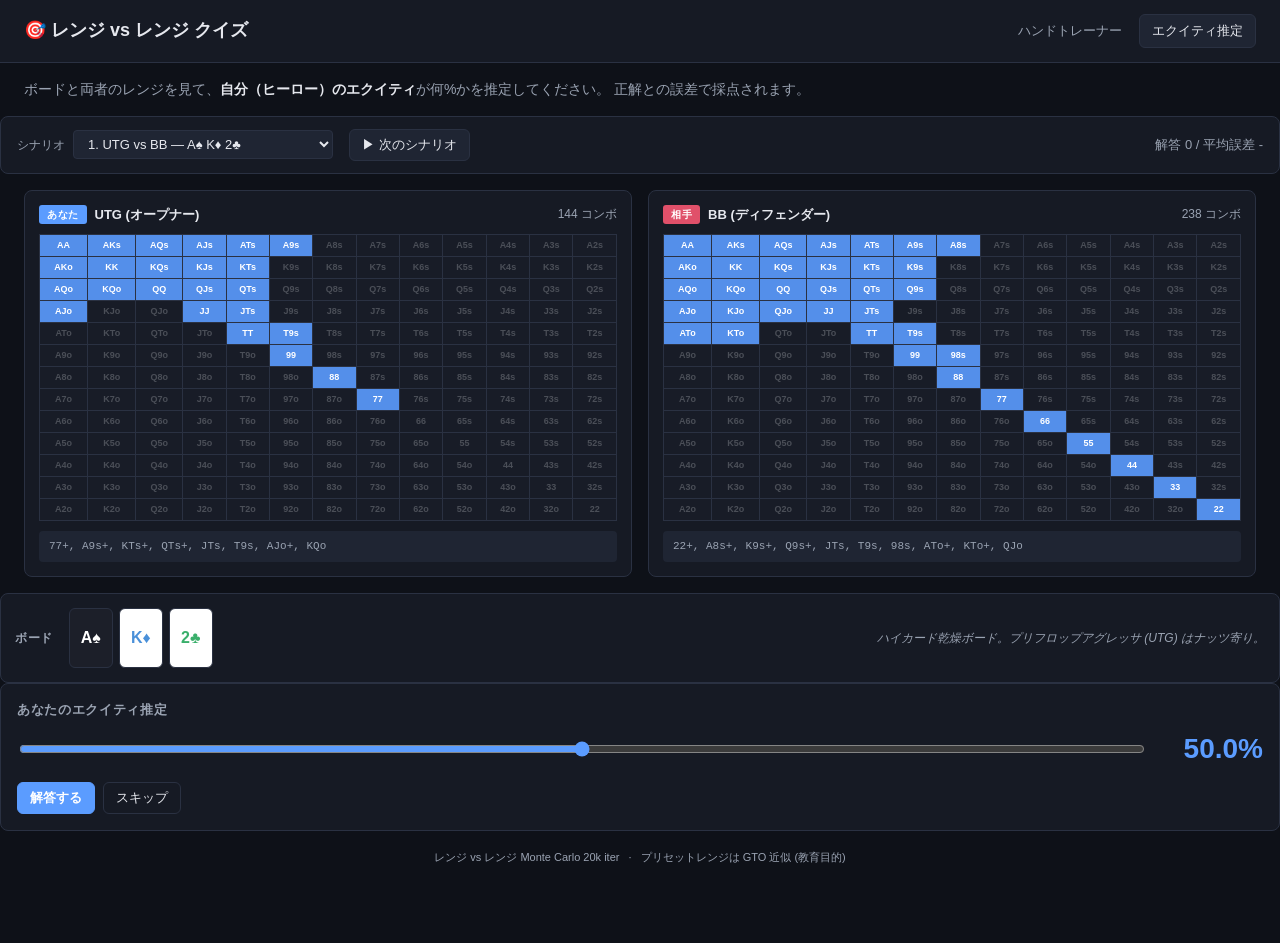
==== quiz.html @ e4dbec11 "feat: range vs range equity quiz with mobile-friendly UI - src/range.js: range notation parser (AA, " ====
<!doctype html>
<html lang="ja">
  <head>
    <meta charset="utf-8" />
    <meta name="viewport" content="width=device-width, initial-scale=1" />
    <title>レンジ vs レンジ クイズ — Poker Trainer</title>
    <link rel="stylesheet" href="styles.css" />
  </head>
  <body>
    <header>
      <h1>🎯 レンジ vs レンジ クイズ</h1>
      <nav class="nav">
        <a href="index.html">ハンドトレーナー</a>
        <a href="quiz.html" class="active">エクイティ推定</a>
      </nav>
    </header>

    <section class="quiz-intro">
      <p>
        ボードと両者のレンジを見て、<strong>自分（ヒーロー）のエクイティ</strong>が何%かを推定してください。
        正解との誤差で採点されます。
      </p>
    </section>

    <section class="scenario-bar">
      <label>
        シナリオ
        <select id="scenario-select"></select>
      </label>
      <button id="btn-next">▶ 次のシナリオ</button>
      <span class="score" id="score">解答 0 / 平均誤差 -</span>
    </section>

    <section class="quiz-main">
      <div class="quiz-card hero">
        <div class="quiz-card-header">
          <span class="role-tag hero-tag">あなた</span>
          <span id="hero-label" class="role-label"></span>
          <span id="hero-count" class="combo-count"></span>
        </div>
        <table class="range-mat" id="hero-mat"></table>
        <div class="range-notation" id="hero-notation"></div>
      </div>

      <div class="quiz-card villain">
        <div class="quiz-card-header">
          <span class="role-tag villain-tag">相手</span>
          <span id="villain-label" class="role-label"></span>
          <span id="villain-count" class="combo-count"></span>
        </div>
        <table class="range-mat" id="villain-mat"></table>
        <div class="range-notation" id="villain-notation"></div>
      </div>
    </section>

    <section class="board-display">
      <div class="board-label">ボード</div>
      <div class="board-cards" id="quiz-board"></div>
      <div class="scenario-note" id="scenario-note"></div>
    </section>

    <section class="estimate-section">
      <div class="section-title">あなたのエクイティ推定</div>
      <div class="estimate-row">
        <input type="range" id="estimate-slider" min="0" max="100" step="0.5" value="50" />
        <div class="estimate-val"><span id="estimate-display">50.0</span>%</div>
      </div>
      <div class="estimate-actions">
        <button id="btn-submit" class="primary">解答する</button>
        <button id="btn-skip" class="ghost">スキップ</button>
      </div>
    </section>

    <section class="result-section" id="result-section" hidden>
      <div class="result-grid">
        <div class="result-cell">
          <div class="result-lbl">あなたの推定</div>
          <div class="result-val" id="result-guess"></div>
        </div>
        <div class="result-cell">
          <div class="result-lbl">正解 (MC)</div>
          <div class="result-val" id="result-actual"></div>
        </div>
        <div class="result-cell">
          <div class="result-lbl">誤差</div>
          <div class="result-val" id="result-error"></div>
        </div>
        <div class="result-cell">
          <div class="result-lbl">評価</div>
          <div class="result-val" id="result-grade"></div>
        </div>
      </div>
      <div class="result-detail" id="result-detail"></div>
    </section>

    <footer>
      <span>レンジ vs レンジ Monte Carlo 20k iter</span>
      <span class="dot">·</span>
      <span>プリセットレンジは GTO 近似 (教育目的)</span>
    </footer>

    <script type="module" src="src/quiz.js"></script>
  </body>
</html>
---- styles.css ----
:root {
  --bg: #0e1118;
  --bg-2: #161a24;
  --bg-3: #1f2533;
  --border: #2a3142;
  --text: #e6e8ee;
  --text-dim: #9aa3b2;
  --accent: #5b9cff;
  --win: #2ec27a;
  --tie: #d4a73d;
  --lose: #e0506a;
  --mixed: #7b8dd1;
  --suit-s: #1c1f29;
  --suit-h: #d34758;
  --suit-d: #4a90d9;
  --suit-c: #3aaf6b;
}

* { box-sizing: border-box; }

body {
  margin: 0;
  font-family: -apple-system, BlinkMacSystemFont, 'Segoe UI', 'Hiragino Kaku Gothic ProN', 'Yu Gothic', sans-serif;
  background: var(--bg);
  color: var(--text);
  line-height: 1.5;
  padding-bottom: 60px;
}

header {
  display: flex;
  align-items: center;
  justify-content: space-between;
  padding: 14px 24px;
  border-bottom: 1px solid var(--border);
  background: var(--bg-2);
}

header h1 {
  margin: 0;
  font-size: 18px;
  font-weight: 600;
}

.actions { display: flex; gap: 8px; }

button {
  background: var(--bg-3);
  color: var(--text);
  border: 1px solid var(--border);
  border-radius: 6px;
  padding: 6px 12px;
  font-size: 13px;
  cursor: pointer;
  font-family: inherit;
}
button:hover { background: #262c3c; }
button.ghost { background: transparent; }

section { padding: 16px 24px; max-width: 1280px; margin: 0 auto; }

.section-title {
  font-size: 13px;
  font-weight: 600;
  color: var(--text-dim);
  text-transform: uppercase;
  letter-spacing: 0.05em;
  margin-bottom: 8px;
}

/* slots */
.board-row {
  display: flex;
  gap: 24px;
  flex-wrap: wrap;
}
.slot-group { display: flex; flex-direction: column; gap: 6px; }
.slot-label {
  font-size: 12px;
  color: var(--text-dim);
  text-transform: uppercase;
  letter-spacing: 0.05em;
}
.slots { display: flex; gap: 6px; }

.slot, .card {
  width: 44px;
  height: 60px;
  border-radius: 6px;
  display: flex;
  align-items: center;
  justify-content: center;
  font-weight: 600;
  font-size: 16px;
  cursor: pointer;
  user-select: none;
  border: 1px solid var(--border);
  background: var(--bg-3);
}
.slot {
  border-style: dashed;
  color: var(--text-dim);
  font-size: 11px;
  font-weight: 400;
}
.slot.filled { border-style: solid; }
.slot.active { outline: 2px solid var(--accent); outline-offset: 1px; }

.card.s { background: #1c1f29; color: #fff; }
.card.h { background: #fff; color: var(--suit-h); }
.card.d { background: #fff; color: var(--suit-d); }
.card.c { background: #fff; color: var(--suit-c); }

/* stats */
.stats {
  background: var(--bg-2);
  border: 1px solid var(--border);
  border-radius: 8px;
  padding: 14px 18px;
  display: flex;
  gap: 24px;
  flex-wrap: wrap;
  align-items: center;
}
.stats-empty { color: var(--text-dim); font-style: italic; }
.stat { display: flex; flex-direction: column; gap: 2px; }
.stat .lbl { font-size: 11px; color: var(--text-dim); text-transform: uppercase; letter-spacing: 0.05em; }
.stat .val { font-size: 20px; font-weight: 600; }
.stat .val.big { font-size: 26px; }
.stat .sub { font-size: 11px; color: var(--text-dim); }
.divider { width: 1px; background: var(--border); align-self: stretch; }

/* picker */
.picker #card-picker { display: grid; grid-template-columns: 28px repeat(13, 1fr); gap: 4px; max-width: 720px; }
.picker .pick-suit-label {
  display: flex; align-items: center; justify-content: center;
  font-size: 16px; color: var(--text-dim);
}
.picker .pick-suit-label.h { color: var(--suit-h); }
.picker .pick-suit-label.d { color: var(--suit-d); }
.picker .pick-suit-label.c { color: var(--suit-c); }

.pick-cell {
  aspect-ratio: 0.78;
  border-radius: 4px;
  display: flex;
  align-items: center;
  justify-content: center;
  cursor: pointer;
  font-weight: 600;
  font-size: 13px;
  user-select: none;
  border: 1px solid var(--border);
}
.pick-cell.s { background: #1c1f29; color: #fff; }
.pick-cell.h { background: #fff; color: var(--suit-h); }
.pick-cell.d { background: #fff; color: var(--suit-d); }
.pick-cell.c { background: #fff; color: var(--suit-c); }
.pick-cell.used { opacity: 0.22; cursor: not-allowed; }
.pick-cell:hover:not(.used) { outline: 2px solid var(--accent); }

/* matrix */
.section-header { display: flex; justify-content: space-between; align-items: center; flex-wrap: wrap; gap: 8px; }
.controls { display: flex; gap: 12px; align-items: center; }
.controls label { font-size: 12px; color: var(--text-dim); display: inline-flex; align-items: center; gap: 6px; }
.controls select {
  background: var(--bg-3);
  color: var(--text);
  border: 1px solid var(--border);
  border-radius: 4px;
  padding: 4px 8px;
  font-family: inherit;
  font-size: 13px;
}

.matrix-wrap { margin-top: 12px; }
#matrix { border-collapse: collapse; font-size: 11px; }
#matrix td {
  width: 42px;
  height: 36px;
  text-align: center;
  border: 1px solid var(--border);
  background: var(--bg-3);
  cursor: pointer;
  position: relative;
  font-weight: 600;
}
#matrix td.empty { background: transparent; cursor: default; opacity: 0.3; }
#matrix td .pct { font-size: 9px; font-weight: 400; opacity: 0.75; display: block; }
#matrix td.hidden-color {
  background: var(--bg-3) !important;
  color: var(--text-dim);
}
#matrix td.hidden-color .pct { display: none; }
#matrix td.hidden-color::after {
  content: '?';
  position: absolute;
  inset: 0;
  display: flex;
  align-items: center;
  justify-content: center;
  font-size: 14px;
  color: var(--text-dim);
  pointer-events: none;
}
#matrix td.selected { outline: 2px solid var(--accent); outline-offset: -2px; }

.legend { display: flex; gap: 12px; align-items: center; margin-top: 8px; font-size: 11px; color: var(--text-dim); }
.lg { display: inline-block; width: 12px; height: 12px; border-radius: 3px; vertical-align: middle; margin-right: 4px; }
.lg-win { background: var(--win); }
.lg-tie { background: var(--tie); }
.lg-lose { background: var(--lose); }
.lg-mixed { background: var(--mixed); }

/* combo detail */
.combo-detail {
  margin-top: 14px;
  background: var(--bg-2);
  border: 1px solid var(--border);
  border-radius: 8px;
  padding: 12px;
  min-height: 60px;
}
.combo-detail .hint { color: var(--text-dim); font-style: italic; font-size: 13px; }
.combo-detail h3 { margin: 0 0 8px; font-size: 14px; }
.combo-list { display: flex; flex-wrap: wrap; gap: 8px; }
.combo-item {
  display: flex; gap: 4px; align-items: center;
  padding: 4px 8px;
  border-radius: 4px;
  background: var(--bg-3);
  border-left: 4px solid var(--border);
  font-size: 12px;
}
.combo-item.win { border-left-color: var(--win); }
.combo-item.tie { border-left-color: var(--tie); }
.combo-item.lose { border-left-color: var(--lose); }
.combo-item .mini-card {
  display: inline-block;
  width: 24px; height: 32px;
  border-radius: 3px;
  border: 1px solid var(--border);
  display: inline-flex; align-items: center; justify-content: center;
  font-size: 11px; font-weight: 600;
}
.combo-item .mini-card.s { background: #1c1f29; color: #fff; }
.combo-item .mini-card.h { background: #fff; color: var(--suit-h); }
.combo-item .mini-card.d { background: #fff; color: var(--suit-d); }
.combo-item .mini-card.c { background: #fff; color: var(--suit-c); }
.combo-item .eval-text { color: var(--text-dim); font-size: 11px; margin-left: 4px; }

footer {
  text-align: center;
  color: var(--text-dim);
  font-size: 11px;
  padding: 18px;
}
.dot { margin: 0 6px; }

@media (max-width: 720px) {
  section { padding: 12px; }
  header { padding: 10px 12px; }
  header h1 { font-size: 16px; }
  .picker #card-picker { grid-template-columns: 20px repeat(13, 1fr); }
  #matrix td { width: 28px; height: 28px; font-size: 10px; }
  #matrix td .pct { font-size: 8px; }
}

/* ---- nav ---- */
.nav {
  display: flex;
  gap: 4px;
}
.nav a {
  color: var(--text-dim);
  text-decoration: none;
  padding: 6px 12px;
  border-radius: 6px;
  font-size: 13px;
  border: 1px solid transparent;
}
.nav a:hover { background: var(--bg-3); color: var(--text); }
.nav a.active {
  background: var(--bg-3);
  color: var(--text);
  border-color: var(--border);
}

/* ---- quiz page ---- */
.quiz-intro {
  color: var(--text-dim);
  font-size: 14px;
}
.quiz-intro p { margin: 0; }
.quiz-intro strong { color: var(--text); }

.scenario-bar {
  display: flex;
  align-items: center;
  gap: 16px;
  flex-wrap: wrap;
  background: var(--bg-2);
  border: 1px solid var(--border);
  border-radius: 8px;
  padding: 12px 16px;
}
.scenario-bar label {
  font-size: 12px;
  color: var(--text-dim);
  display: inline-flex;
  align-items: center;
  gap: 8px;
}
.scenario-bar select {
  background: var(--bg-3);
  color: var(--text);
  border: 1px solid var(--border);
  border-radius: 4px;
  padding: 5px 10px;
  font-family: inherit;
  font-size: 13px;
  min-width: 260px;
}
.scenario-bar .score {
  margin-left: auto;
  font-size: 13px;
  color: var(--text-dim);
}

.quiz-main {
  display: grid;
  grid-template-columns: 1fr 1fr;
  gap: 16px;
}
.quiz-card {
  background: var(--bg-2);
  border: 1px solid var(--border);
  border-radius: 8px;
  padding: 14px;
}
.quiz-card-header {
  display: flex;
  align-items: center;
  gap: 8px;
  margin-bottom: 10px;
  font-size: 13px;
}
.role-tag {
  font-size: 10px;
  font-weight: 700;
  padding: 2px 8px;
  border-radius: 3px;
  letter-spacing: 0.05em;
}
.hero-tag { background: var(--accent); color: #fff; }
.villain-tag { background: var(--lose); color: #fff; }
.role-label { font-weight: 600; color: var(--text); }
.combo-count { margin-left: auto; color: var(--text-dim); font-size: 12px; }

.range-mat { border-collapse: collapse; font-size: 9px; width: 100%; }
.range-mat td {
  border: 1px solid var(--border);
  padding: 0;
  height: 22px;
  text-align: center;
  font-weight: 600;
  color: var(--text);
  background: var(--bg-3);
}
.range-mat td.off { opacity: 0.25; }

.range-notation {
  margin-top: 10px;
  padding: 8px 10px;
  background: var(--bg-3);
  border-radius: 4px;
  font-size: 11px;
  color: var(--text-dim);
  font-family: 'SF Mono', 'Consolas', monospace;
  line-height: 1.4;
}

.board-display {
  background: var(--bg-2);
  border: 1px solid var(--border);
  border-radius: 8px;
  padding: 14px;
  display: flex;
  align-items: center;
  gap: 16px;
  flex-wrap: wrap;
}
.board-label {
  font-size: 12px;
  color: var(--text-dim);
  text-transform: uppercase;
  letter-spacing: 0.05em;
  font-weight: 600;
}
.board-cards { display: flex; gap: 6px; }
.board-card {
  width: 44px;
  height: 60px;
  border-radius: 6px;
  display: flex;
  align-items: center;
  justify-content: center;
  font-weight: 700;
  font-size: 16px;
  border: 1px solid var(--border);
}
.scenario-note {
  margin-left: auto;
  font-size: 12px;
  color: var(--text-dim);
  font-style: italic;
  max-width: 50%;
}

.estimate-section {
  background: var(--bg-2);
  border: 1px solid var(--border);
  border-radius: 8px;
  padding: 16px;
}
.estimate-row {
  display: flex;
  align-items: center;
  gap: 16px;
  margin-bottom: 12px;
}
#estimate-slider {
  flex: 1;
  accent-color: var(--accent);
}
.estimate-val {
  font-size: 28px;
  font-weight: 700;
  color: var(--accent);
  min-width: 100px;
  text-align: right;
}
.estimate-actions { display: flex; gap: 8px; }
button.primary {
  background: var(--accent);
  color: #fff;
  border-color: var(--accent);
  font-weight: 600;
}
button.primary:hover { filter: brightness(1.1); background: var(--accent); }
button.primary:disabled { opacity: 0.6; cursor: not-allowed; }

.result-section {
  background: var(--bg-2);
  border: 1px solid var(--border);
  border-radius: 8px;
  padding: 16px;
}
.result-grid {
  display: grid;
  grid-template-columns: repeat(4, 1fr);
  gap: 12px;
  margin-bottom: 12px;
}
.result-cell {
  background: var(--bg-3);
  border-radius: 6px;
  padding: 10px 12px;
  text-align: center;
}
.result-lbl {
  font-size: 11px;
  color: var(--text-dim);
  text-transform: uppercase;
  letter-spacing: 0.05em;
  margin-bottom: 4px;
}
.result-val { font-size: 22px; font-weight: 700; }
.result-detail { color: var(--text-dim); font-size: 13px; }
.result-line { margin-bottom: 4px; }
.result-line.muted { color: var(--text-dim); font-size: 11px; }

@media (max-width: 720px) {
  .quiz-main { grid-template-columns: 1fr; }
  .result-grid { grid-template-columns: repeat(2, 1fr); }
  .scenario-note { max-width: 100%; margin-left: 0; }
}

/* ---- mobile-first refinements for quiz ---- */
@media (max-width: 720px) {
  header {
    flex-wrap: wrap;
    gap: 8px;
  }
  header h1 { flex-basis: 100%; }
  .nav { width: 100%; }
  .nav a { flex: 1; text-align: center; }

  .scenario-bar { padding: 10px 12px; gap: 10px; }
  .scenario-bar label { width: 100%; }
  .scenario-bar select { min-width: 0; width: 100%; flex: 1; }
  .scenario-bar .score { margin-left: 0; }
  #btn-next { width: 100%; }

  .quiz-card { padding: 10px; }
  .quiz-card-header { font-size: 12px; flex-wrap: wrap; }
  .combo-count { margin-left: 0; }

  /* Range matrix: use percent widths so it always fits the viewport. */
  .range-mat { table-layout: fixed; }
  .range-mat td {
    font-size: 9px;
    height: 26px;
    padding: 0;
    width: calc(100% / 13);
    line-height: 1;
  }

  .range-notation { font-size: 10px; padding: 6px 8px; }

  .board-display { gap: 10px; padding: 10px; }
  .board-card { width: 38px; height: 52px; font-size: 14px; }

  .estimate-section { padding: 12px; }
  .estimate-row { flex-direction: column; gap: 8px; align-items: stretch; }
  .estimate-val { text-align: center; font-size: 32px; min-width: 0; }
  /* Bigger slider thumb for touch */
  #estimate-slider {
    width: 100%;
    height: 32px;
    -webkit-appearance: none;
    appearance: none;
    background: transparent;
  }
  #estimate-slider::-webkit-slider-runnable-track {
    height: 8px;
    background: var(--bg-3);
    border-radius: 4px;
    border: 1px solid var(--border);
  }
  #estimate-slider::-moz-range-track {
    height: 8px;
    background: var(--bg-3);
    border-radius: 4px;
    border: 1px solid var(--border);
  }
  #estimate-slider::-webkit-slider-thumb {
    -webkit-appearance: none;
    width: 28px;
    height: 28px;
    border-radius: 50%;
    background: var(--accent);
    margin-top: -11px;
    border: 2px solid #fff;
    box-shadow: 0 2px 6px rgba(0, 0, 0, 0.4);
  }
  #estimate-slider::-moz-range-thumb {
    width: 28px;
    height: 28px;
    border-radius: 50%;
    background: var(--accent);
    border: 2px solid #fff;
    box-shadow: 0 2px 6px rgba(0, 0, 0, 0.4);
  }

  .estimate-actions { flex-direction: column; }
  .estimate-actions button { width: 100%; padding: 12px; font-size: 15px; }

  .result-section { padding: 12px; }
  .result-val { font-size: 18px; }
  .result-lbl { font-size: 10px; }
}

/* very small phones */
@media (max-width: 380px) {
  header h1 { font-size: 14px; }
  .range-mat td { font-size: 8px; height: 22px; }
  .board-card { width: 32px; height: 44px; font-size: 12px; }
}
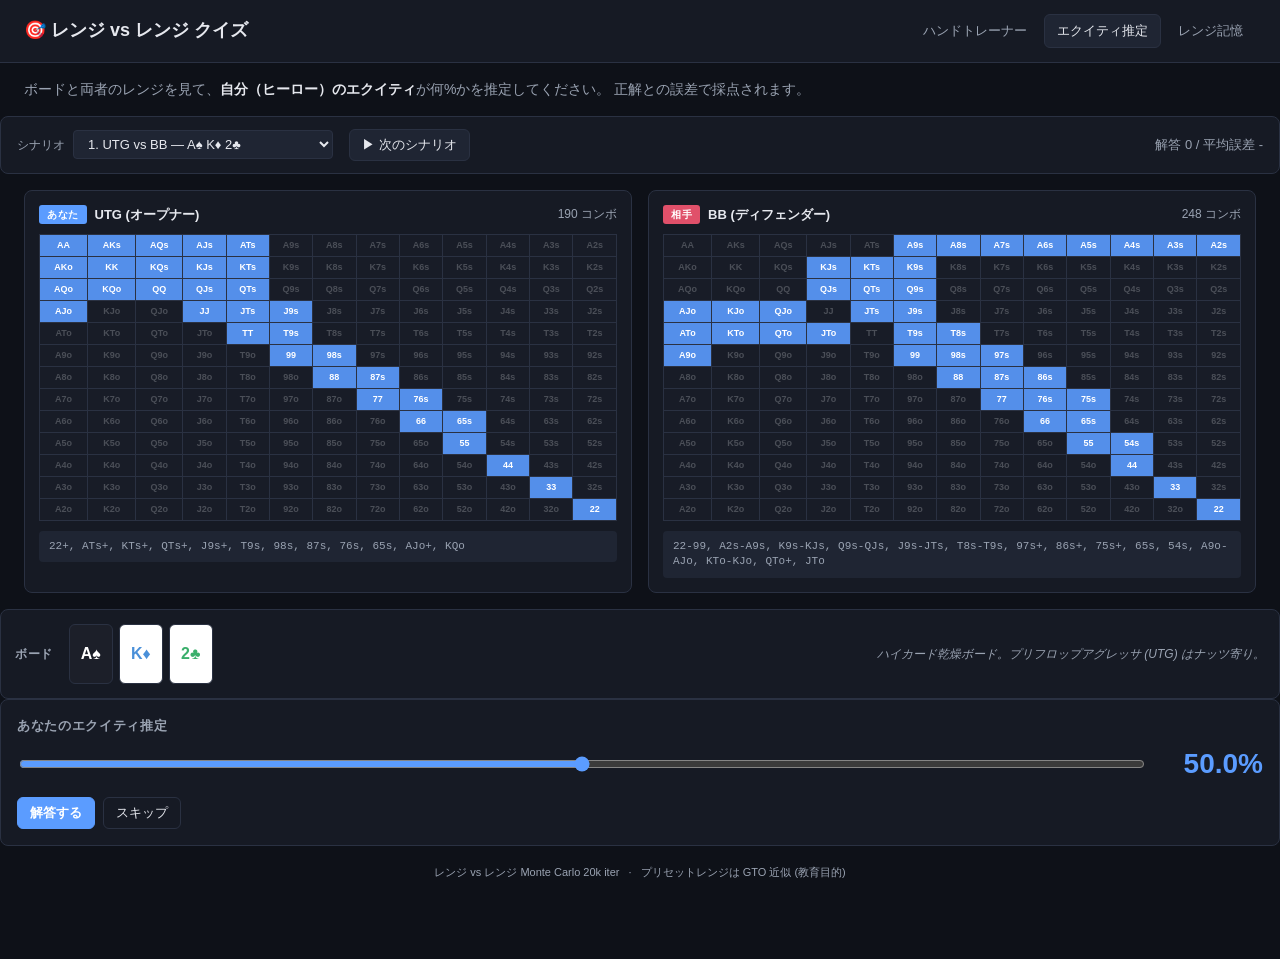
==== commit ffeb7d9b: "feat: preflop range memorization drill with localStorage stats - drill.html + src/drill.js: rapid-fi" ====
--- a/quiz.html
+++ b/quiz.html
@@ -12,6 +12,7 @@
       <nav class="nav">
         <a href="index.html">ハンドトレーナー</a>
         <a href="quiz.html" class="active">エクイティ推定</a>
+        <a href="drill.html">レンジ記憶</a>
       </nav>
     </header>
 
--- a/styles.css
+++ b/styles.css
@@ -577,3 +577,233 @@
   .range-mat td { font-size: 8px; height: 22px; }
   .board-card { width: 32px; height: 44px; font-size: 12px; }
 }
+
+/* ---- drill page ---- */
+.drill-bar {
+  display: flex;
+  align-items: center;
+  gap: 16px;
+  flex-wrap: wrap;
+  background: var(--bg-2);
+  border: 1px solid var(--border);
+  border-radius: 8px;
+  padding: 12px 16px;
+}
+.drill-bar label {
+  font-size: 12px;
+  color: var(--text-dim);
+  display: inline-flex;
+  align-items: center;
+  gap: 8px;
+}
+.drill-bar select {
+  background: var(--bg-3);
+  color: var(--text);
+  border: 1px solid var(--border);
+  border-radius: 4px;
+  padding: 5px 10px;
+  font-family: inherit;
+  font-size: 13px;
+}
+.weight-toggle input { accent-color: var(--accent); }
+.drill-bar #btn-reset-stats { margin-left: auto; }
+
+.drill-main {
+  display: flex;
+  flex-direction: column;
+  gap: 14px;
+}
+
+.drill-question {
+  background: var(--bg-2);
+  border: 1px solid var(--border);
+  border-radius: 12px;
+  padding: 24px;
+  text-align: center;
+  display: flex;
+  flex-direction: column;
+  align-items: center;
+  gap: 18px;
+}
+.position-badge {
+  background: var(--accent);
+  color: #fff;
+  padding: 8px 28px;
+  border-radius: 999px;
+  font-size: 22px;
+  font-weight: 700;
+  letter-spacing: 0.08em;
+}
+.hand-display {
+  display: flex;
+  gap: 12px;
+}
+.drill-card {
+  width: 72px;
+  height: 100px;
+  font-size: 28px;
+  border-radius: 8px;
+  border: 2px solid var(--border);
+  display: flex;
+  align-items: center;
+  justify-content: center;
+  font-weight: 700;
+}
+.question-text {
+  font-size: 16px;
+  color: var(--text);
+}
+.question-text strong { color: var(--accent); }
+.drill-buttons { display: flex; gap: 14px; width: 100%; max-width: 420px; }
+.drill-btn {
+  flex: 1;
+  padding: 16px;
+  font-size: 17px;
+  font-weight: 700;
+  border-radius: 8px;
+  cursor: pointer;
+  border: 2px solid var(--border);
+  background: var(--bg-3);
+  color: var(--text);
+}
+.drill-btn:disabled { opacity: 0.5; cursor: not-allowed; }
+.drill-btn.open { border-color: var(--win); color: var(--win); }
+.drill-btn.open:hover:not(:disabled) { background: var(--win); color: #fff; }
+.drill-btn.fold { border-color: var(--lose); color: var(--lose); }
+.drill-btn.fold:hover:not(:disabled) { background: var(--lose); color: #fff; }
+
+.drill-result {
+  background: var(--bg-2);
+  border: 1px solid var(--border);
+  border-radius: 12px;
+  padding: 18px;
+  display: flex;
+  flex-direction: column;
+  gap: 14px;
+  align-items: center;
+}
+.result-banner {
+  font-size: 24px;
+  font-weight: 700;
+  padding: 8px 24px;
+  border-radius: 6px;
+}
+.result-banner.correct { color: var(--win); }
+.result-banner.wrong { color: var(--lose); }
+.hand-class-label {
+  font-size: 16px;
+  display: flex;
+  gap: 10px;
+  align-items: center;
+}
+.hand-class-label #class-display {
+  font-weight: 700;
+  font-size: 20px;
+  padding: 4px 12px;
+  background: var(--bg-3);
+  border-radius: 4px;
+}
+.result-verdict {
+  font-weight: 700;
+  padding: 4px 12px;
+  border-radius: 4px;
+}
+.result-verdict.verdict-open { color: var(--win); background: rgba(46, 194, 122, 0.15); }
+.result-verdict.verdict-fold { color: var(--lose); background: rgba(224, 80, 106, 0.15); }
+.result-note { color: var(--text-dim); font-size: 13px; text-align: center; max-width: 560px; }
+
+.drill-mat { border-collapse: collapse; }
+.drill-mat td {
+  border: 1px solid var(--border);
+  width: 30px;
+  height: 26px;
+  text-align: center;
+  background: var(--bg-3);
+  font-size: 9px;
+  font-weight: 600;
+  color: var(--text);
+}
+.drill-mat td.off { opacity: 0.25; }
+.drill-mat td.current-hand {
+  outline: 3px solid var(--tie);
+  outline-offset: -2px;
+  z-index: 1;
+  position: relative;
+}
+
+.stats-panel {
+  background: var(--bg-2);
+  border: 1px solid var(--border);
+  border-radius: 8px;
+  padding: 14px;
+  display: flex;
+  flex-direction: column;
+  gap: 12px;
+}
+.stats-grid {
+  display: grid;
+  grid-template-columns: repeat(4, 1fr);
+  gap: 10px;
+}
+.stat-cell {
+  background: var(--bg-3);
+  border-radius: 6px;
+  padding: 10px;
+  text-align: center;
+}
+.stat-lbl {
+  font-size: 11px;
+  color: var(--text-dim);
+  text-transform: uppercase;
+  letter-spacing: 0.05em;
+}
+.stat-val { font-size: 22px; font-weight: 700; color: var(--text); }
+
+.trouble-section, .position-section {
+  border-top: 1px solid var(--border);
+  padding-top: 10px;
+}
+.trouble-section summary, .position-section summary {
+  cursor: pointer;
+  font-size: 13px;
+  color: var(--text-dim);
+  font-weight: 600;
+  text-transform: uppercase;
+  letter-spacing: 0.05em;
+  padding: 4px 0;
+}
+.trouble-table, .position-table {
+  width: 100%;
+  margin-top: 8px;
+  font-size: 12px;
+  border-collapse: collapse;
+}
+.trouble-table th, .position-table th {
+  text-align: left;
+  font-weight: 600;
+  color: var(--text-dim);
+  font-size: 11px;
+  text-transform: uppercase;
+  border-bottom: 1px solid var(--border);
+  padding: 6px 4px;
+}
+.trouble-table td, .position-table td {
+  padding: 6px 4px;
+  border-bottom: 1px solid var(--bg-3);
+}
+.trouble-table .muted { color: var(--text-dim); text-align: center; font-style: italic; }
+
+@media (max-width: 720px) {
+  .drill-bar { flex-direction: column; align-items: stretch; }
+  .drill-bar label { justify-content: space-between; }
+  .drill-bar select { width: 100%; }
+  .drill-bar #btn-reset-stats { margin-left: 0; width: 100%; }
+
+  .drill-card { width: 56px; height: 80px; font-size: 22px; }
+  .position-badge { font-size: 18px; padding: 6px 22px; }
+  .drill-buttons { max-width: none; }
+  .drill-btn { padding: 14px; font-size: 16px; }
+
+  .drill-mat td { width: 22px; height: 22px; font-size: 8px; }
+  .stats-grid { grid-template-columns: repeat(2, 1fr); }
+}
